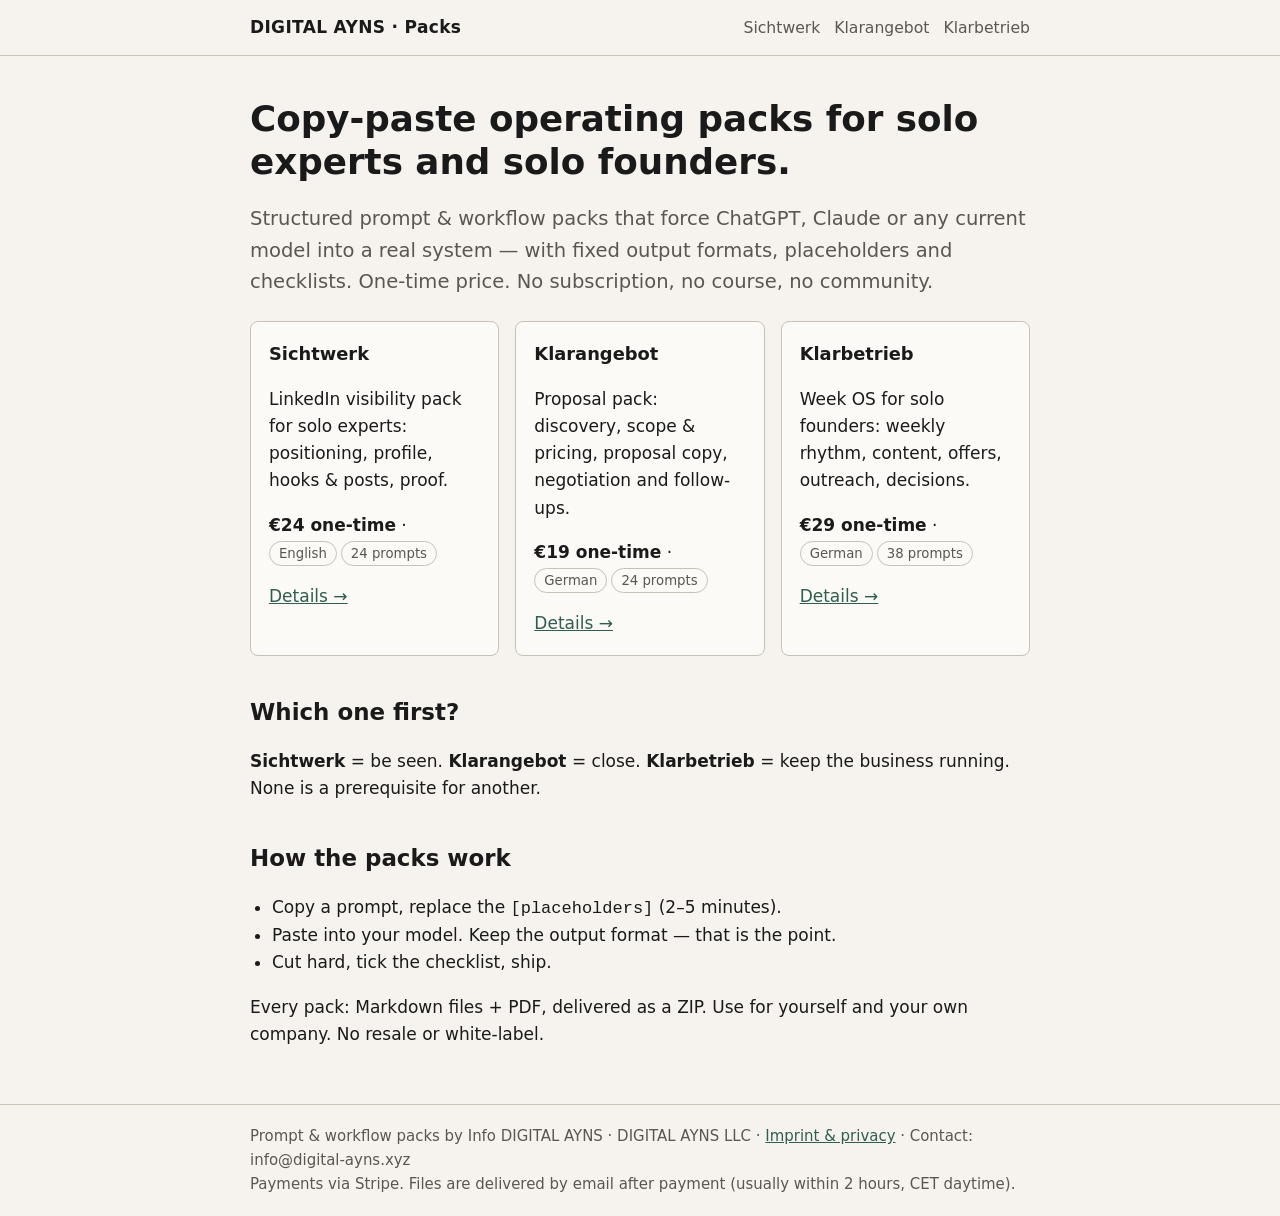
==== index.html @ 6a7f419d "Product site: Sichtwerk, Klarangebot, Klarbetrieb" ====
<!doctype html>
<html lang="en"><head><meta charset="utf-8"><meta name="viewport" content="width=device-width,initial-scale=1">
<title>DIGITAL AYNS Packs — prompt &amp; workflow packs for solo experts</title><meta name="description" content="Copy-paste prompt and workflow packs for solo experts and solo founders: Sichtwerk (LinkedIn visibility), Klarangebot (proposals), Klarbetrieb (week OS). One-time price.">
<link rel="canonical" href="https://digital-ayns-de.github.io/"><meta property="og:type" content="website"><meta property="og:title" content="DIGITAL AYNS Packs — prompt &amp; workflow packs for solo experts">
<meta property="og:description" content="Copy-paste prompt and workflow packs for solo experts and solo founders: Sichtwerk (LinkedIn visibility), Klarangebot (proposals), Klarbetrieb (week OS). One-time price."><meta property="og:url" content="https://digital-ayns-de.github.io/"><meta property="og:image" content="https://digital-ayns-de.github.io/og.png">
<meta name="twitter:card" content="summary_large_image"><link rel="icon" href="/favicon.svg" type="image/svg+xml"><link rel="stylesheet" href="/style.css">
</head><body>
<header><div class="wrap"><a class="brand" href="/">DIGITAL AYNS · Packs</a><nav><a href="/sichtwerk/">Sichtwerk</a><a href="/klarangebot/">Klarangebot</a><a href="/klarbetrieb/">Klarbetrieb</a></nav></div></header>
<main class="wrap">
<h1>Copy-paste operating packs for solo experts and solo founders.</h1>
<p class="lead">Structured prompt &amp; workflow packs that force ChatGPT, Claude or any current model into a real system — with fixed output formats, placeholders and checklists. One-time price. No subscription, no course, no community.</p>
<div class="cards">
<div class="card"><h3>Sichtwerk</h3><p>LinkedIn visibility pack for solo experts: positioning, profile, hooks &amp; posts, proof.</p><p><span class="price">€24 one-time</span> · <span class="tag">English</span><span class="tag">24 prompts</span></p><a href="/sichtwerk/">Details →</a></div>
<div class="card"><h3>Klarangebot</h3><p>Proposal pack: discovery, scope &amp; pricing, proposal copy, negotiation and follow-ups.</p><p><span class="price">€19 one-time</span> · <span class="tag">German</span><span class="tag">24 prompts</span></p><a href="/klarangebot/">Details →</a></div>
<div class="card"><h3>Klarbetrieb</h3><p>Week OS for solo founders: weekly rhythm, content, offers, outreach, decisions.</p><p><span class="price">€29 one-time</span> · <span class="tag">German</span><span class="tag">38 prompts</span></p><a href="/klarbetrieb/">Details →</a></div>
</div>
<h2>Which one first?</h2>
<p><strong>Sichtwerk</strong> = be seen. <strong>Klarangebot</strong> = close. <strong>Klarbetrieb</strong> = keep the business running. None is a prerequisite for another.</p>
<h2>How the packs work</h2>
<ul><li>Copy a prompt, replace the <code>[placeholders]</code> (2–5 minutes).</li><li>Paste into your model. Keep the output format — that is the point.</li><li>Cut hard, tick the checklist, ship.</li></ul>
<p>Every pack: Markdown files + PDF, delivered as a ZIP. Use for yourself and your own company. No resale or white-label.</p>
</main>
<footer><div class="wrap">Prompt &amp; workflow packs by Info DIGITAL AYNS · DIGITAL AYNS LLC · <a href="/imprint/">Imprint &amp; privacy</a> · Contact: info@digital-ayns.xyz<br>Payments via Stripe. Files are delivered by email after payment (usually within 2 hours, CET daytime).</div></footer>
</body></html>
---- style.css ----
:root{--paper:#F6F3EE;--ink:#1A1A1A;--accent:#2F5D50;--line:#C8C2B6;--muted:#5a5650}
*{box-sizing:border-box}html{font-size:17px}body{margin:0;background:var(--paper);color:var(--ink);font-family:ui-sans-serif,system-ui,-apple-system,"Segoe UI",Roboto,Helvetica,Arial,sans-serif;line-height:1.6}
a{color:var(--accent)}.wrap{max-width:820px;margin:0 auto;padding:0 20px}
header{border-bottom:1px solid var(--line);padding:14px 0}header .wrap{display:flex;justify-content:space-between;align-items:center;gap:12px;flex-wrap:wrap}
.brand{font-weight:700;text-decoration:none;color:var(--ink);letter-spacing:.02em}nav a{margin-left:14px;text-decoration:none;color:var(--muted);font-size:.92rem}
h1{font-size:2.1rem;line-height:1.2;margin:42px 0 10px}h2{font-size:1.35rem;margin:38px 0 10px}h3{margin:22px 0 4px;font-size:1.05rem}
.lead{font-size:1.15rem;color:var(--muted)}.meta{font-size:.95rem;color:var(--muted)}
.btn{display:inline-block;background:var(--accent);color:#fff;padding:12px 22px;border-radius:6px;text-decoration:none;font-weight:600;margin:14px 10px 6px 0}
.btn.alt{background:transparent;color:var(--accent);border:1px solid var(--accent)}
.cards{display:grid;grid-template-columns:repeat(auto-fit,minmax(230px,1fr));gap:16px;margin:24px 0}
.card{border:1px solid var(--line);border-radius:8px;padding:18px;background:#fbfaf7}.card h3{margin-top:0}
.price{font-weight:700}.tag{display:inline-block;font-size:.78rem;border:1px solid var(--line);border-radius:20px;padding:1px 9px;margin-right:4px;color:var(--muted)}
pre{background:#fff;border:1px solid var(--line);border-radius:6px;padding:14px;overflow-x:auto;font-size:.82rem;line-height:1.45;white-space:pre-wrap}
ul{padding-left:22px}footer{border-top:1px solid var(--line);margin-top:56px;padding:20px 0;font-size:.88rem;color:var(--muted)}
.faq dt{font-weight:600;margin-top:14px}.faq dd{margin:4px 0 0 0}
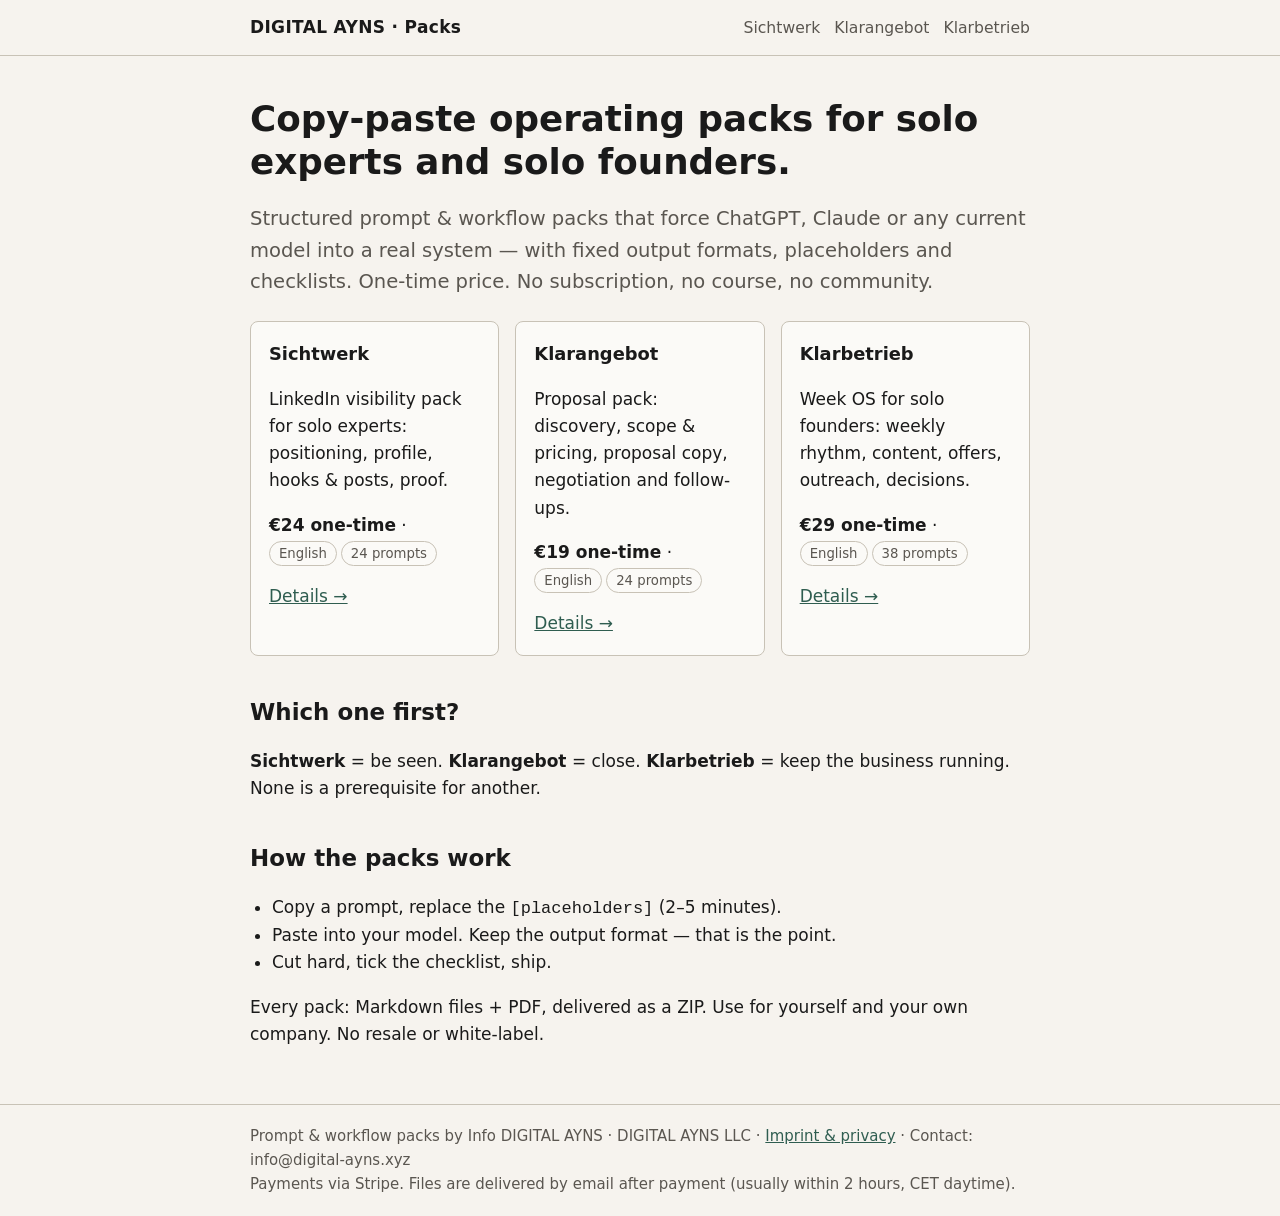
==== commit 6ceeb459: "Klarbetrieb + Klarangebot: English editions, EN-first product pages" ====
--- a/index.html
+++ b/index.html
@@ -11,8 +11,8 @@
 <p class="lead">Structured prompt &amp; workflow packs that force ChatGPT, Claude or any current model into a real system — with fixed output formats, placeholders and checklists. One-time price. No subscription, no course, no community.</p>
 <div class="cards">
 <div class="card"><h3>Sichtwerk</h3><p>LinkedIn visibility pack for solo experts: positioning, profile, hooks &amp; posts, proof.</p><p><span class="price">€24 one-time</span> · <span class="tag">English</span><span class="tag">24 prompts</span></p><a href="/sichtwerk/">Details →</a></div>
-<div class="card"><h3>Klarangebot</h3><p>Proposal pack: discovery, scope &amp; pricing, proposal copy, negotiation and follow-ups.</p><p><span class="price">€19 one-time</span> · <span class="tag">German</span><span class="tag">24 prompts</span></p><a href="/klarangebot/">Details →</a></div>
-<div class="card"><h3>Klarbetrieb</h3><p>Week OS for solo founders: weekly rhythm, content, offers, outreach, decisions.</p><p><span class="price">€29 one-time</span> · <span class="tag">German</span><span class="tag">38 prompts</span></p><a href="/klarbetrieb/">Details →</a></div>
+<div class="card"><h3>Klarangebot</h3><p>Proposal pack: discovery, scope &amp; pricing, proposal copy, negotiation and follow-ups.</p><p><span class="price">€19 one-time</span> · <span class="tag">English</span><span class="tag">24 prompts</span></p><a href="/klarangebot/">Details →</a></div>
+<div class="card"><h3>Klarbetrieb</h3><p>Week OS for solo founders: weekly rhythm, content, offers, outreach, decisions.</p><p><span class="price">€29 one-time</span> · <span class="tag">English</span><span class="tag">38 prompts</span></p><a href="/klarbetrieb/">Details →</a></div>
 </div>
 <h2>Which one first?</h2>
 <p><strong>Sichtwerk</strong> = be seen. <strong>Klarangebot</strong> = close. <strong>Klarbetrieb</strong> = keep the business running. None is a prerequisite for another.</p>
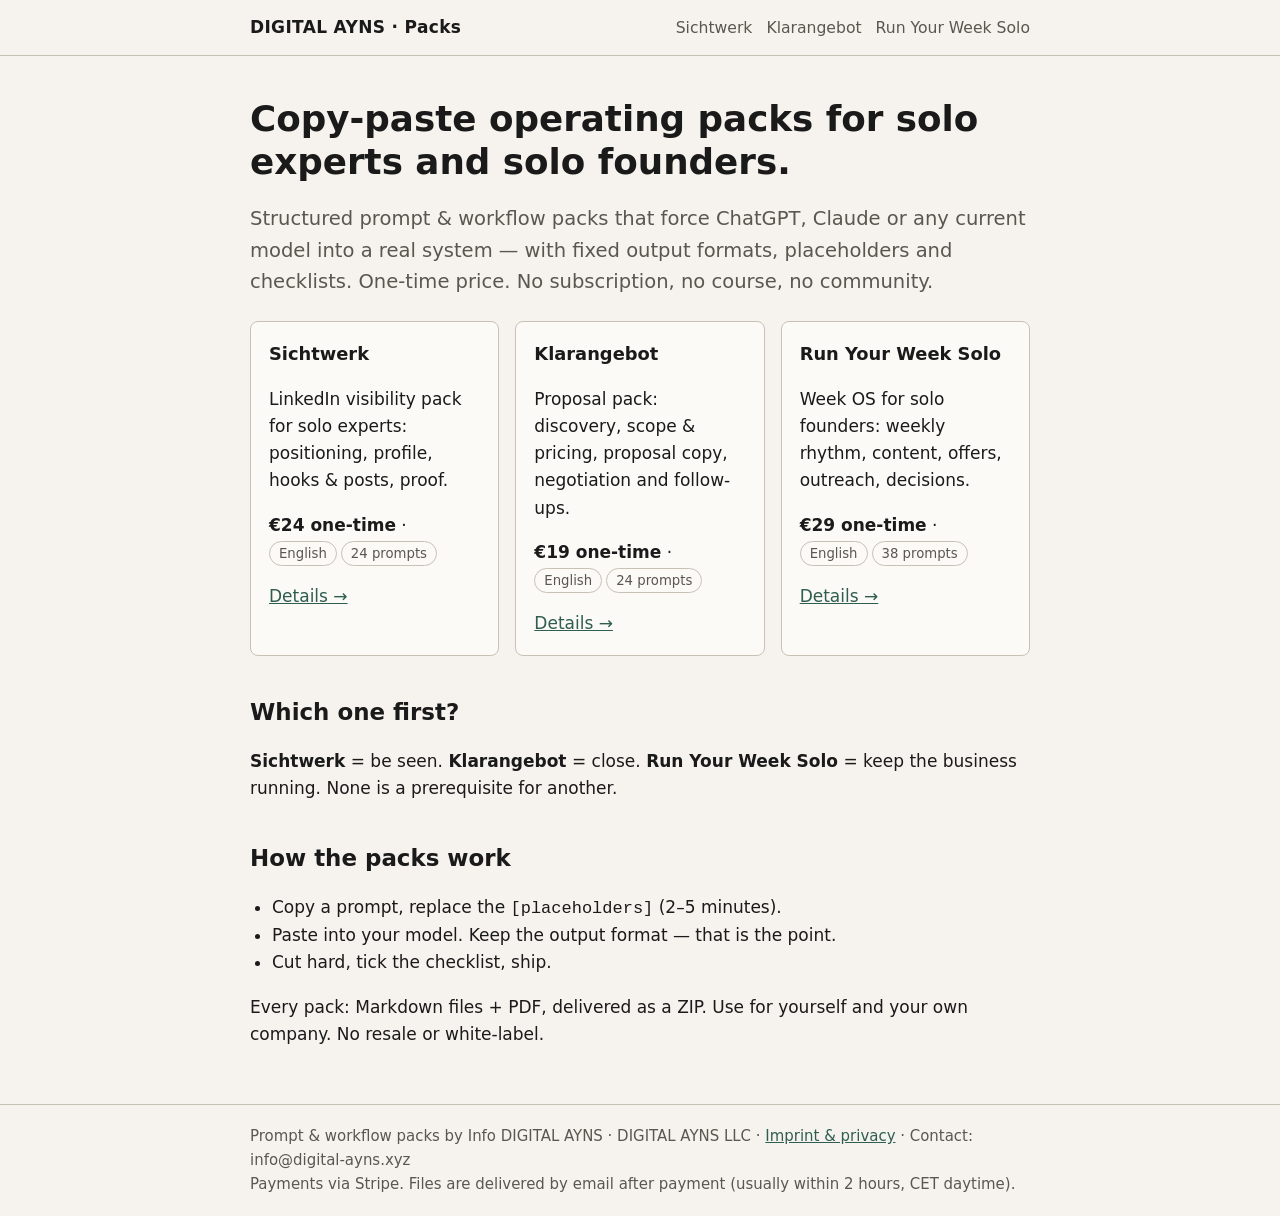
==== commit 95769b3d: "Rename EN product Klarbetrieb to Run Your Week Solo (URL unchanged)" ====
--- a/index.html
+++ b/index.html
@@ -1,21 +1,21 @@
 <!doctype html>
 <html lang="en"><head><meta charset="utf-8"><meta name="viewport" content="width=device-width,initial-scale=1">
-<title>DIGITAL AYNS Packs — prompt &amp; workflow packs for solo experts</title><meta name="description" content="Copy-paste prompt and workflow packs for solo experts and solo founders: Sichtwerk (LinkedIn visibility), Klarangebot (proposals), Klarbetrieb (week OS). One-time price.">
+<title>DIGITAL AYNS Packs — prompt &amp; workflow packs for solo experts</title><meta name="description" content="Copy-paste prompt and workflow packs for solo experts and solo founders: Sichtwerk (LinkedIn visibility), Klarangebot (proposals), Run Your Week Solo (week OS). One-time price.">
 <link rel="canonical" href="https://digital-ayns-de.github.io/"><meta property="og:type" content="website"><meta property="og:title" content="DIGITAL AYNS Packs — prompt &amp; workflow packs for solo experts">
-<meta property="og:description" content="Copy-paste prompt and workflow packs for solo experts and solo founders: Sichtwerk (LinkedIn visibility), Klarangebot (proposals), Klarbetrieb (week OS). One-time price."><meta property="og:url" content="https://digital-ayns-de.github.io/"><meta property="og:image" content="https://digital-ayns-de.github.io/og.png">
+<meta property="og:description" content="Copy-paste prompt and workflow packs for solo experts and solo founders: Sichtwerk (LinkedIn visibility), Klarangebot (proposals), Run Your Week Solo (week OS). One-time price."><meta property="og:url" content="https://digital-ayns-de.github.io/"><meta property="og:image" content="https://digital-ayns-de.github.io/og.png">
 <meta name="twitter:card" content="summary_large_image"><link rel="icon" href="/favicon.svg" type="image/svg+xml"><link rel="stylesheet" href="/style.css">
 </head><body>
-<header><div class="wrap"><a class="brand" href="/">DIGITAL AYNS · Packs</a><nav><a href="/sichtwerk/">Sichtwerk</a><a href="/klarangebot/">Klarangebot</a><a href="/klarbetrieb/">Klarbetrieb</a></nav></div></header>
+<header><div class="wrap"><a class="brand" href="/">DIGITAL AYNS · Packs</a><nav><a href="/sichtwerk/">Sichtwerk</a><a href="/klarangebot/">Klarangebot</a><a href="/klarbetrieb/">Run Your Week Solo</a></nav></div></header>
 <main class="wrap">
 <h1>Copy-paste operating packs for solo experts and solo founders.</h1>
 <p class="lead">Structured prompt &amp; workflow packs that force ChatGPT, Claude or any current model into a real system — with fixed output formats, placeholders and checklists. One-time price. No subscription, no course, no community.</p>
 <div class="cards">
 <div class="card"><h3>Sichtwerk</h3><p>LinkedIn visibility pack for solo experts: positioning, profile, hooks &amp; posts, proof.</p><p><span class="price">€24 one-time</span> · <span class="tag">English</span><span class="tag">24 prompts</span></p><a href="/sichtwerk/">Details →</a></div>
 <div class="card"><h3>Klarangebot</h3><p>Proposal pack: discovery, scope &amp; pricing, proposal copy, negotiation and follow-ups.</p><p><span class="price">€19 one-time</span> · <span class="tag">English</span><span class="tag">24 prompts</span></p><a href="/klarangebot/">Details →</a></div>
-<div class="card"><h3>Klarbetrieb</h3><p>Week OS for solo founders: weekly rhythm, content, offers, outreach, decisions.</p><p><span class="price">€29 one-time</span> · <span class="tag">English</span><span class="tag">38 prompts</span></p><a href="/klarbetrieb/">Details →</a></div>
+<div class="card"><h3>Run Your Week Solo</h3><p>Week OS for solo founders: weekly rhythm, content, offers, outreach, decisions.</p><p><span class="price">€29 one-time</span> · <span class="tag">English</span><span class="tag">38 prompts</span></p><a href="/klarbetrieb/">Details →</a></div>
 </div>
 <h2>Which one first?</h2>
-<p><strong>Sichtwerk</strong> = be seen. <strong>Klarangebot</strong> = close. <strong>Klarbetrieb</strong> = keep the business running. None is a prerequisite for another.</p>
+<p><strong>Sichtwerk</strong> = be seen. <strong>Klarangebot</strong> = close. <strong>Run Your Week Solo</strong> = keep the business running. None is a prerequisite for another.</p>
 <h2>How the packs work</h2>
 <ul><li>Copy a prompt, replace the <code>[placeholders]</code> (2–5 minutes).</li><li>Paste into your model. Keep the output format — that is the point.</li><li>Cut hard, tick the checklist, ship.</li></ul>
 <p>Every pack: Markdown files + PDF, delivered as a ZIP. Use for yourself and your own company. No resale or white-label.</p>
